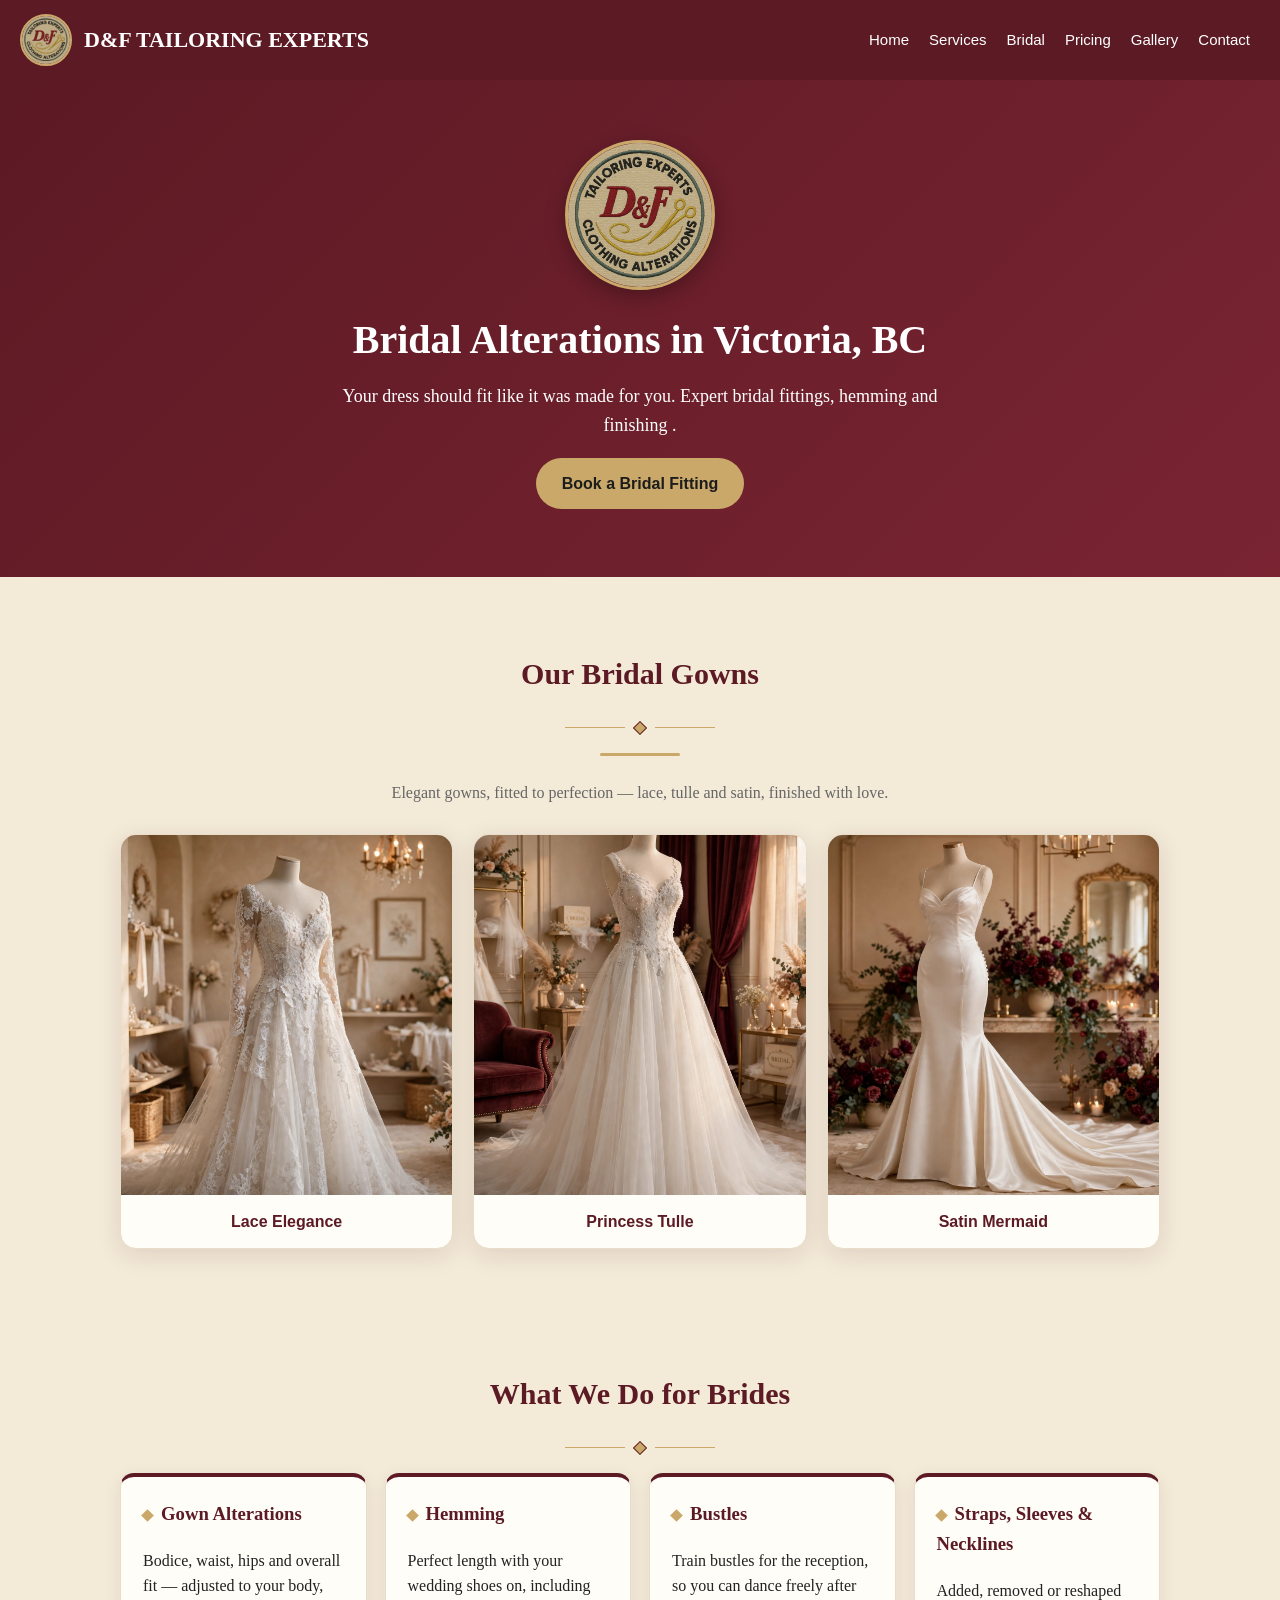
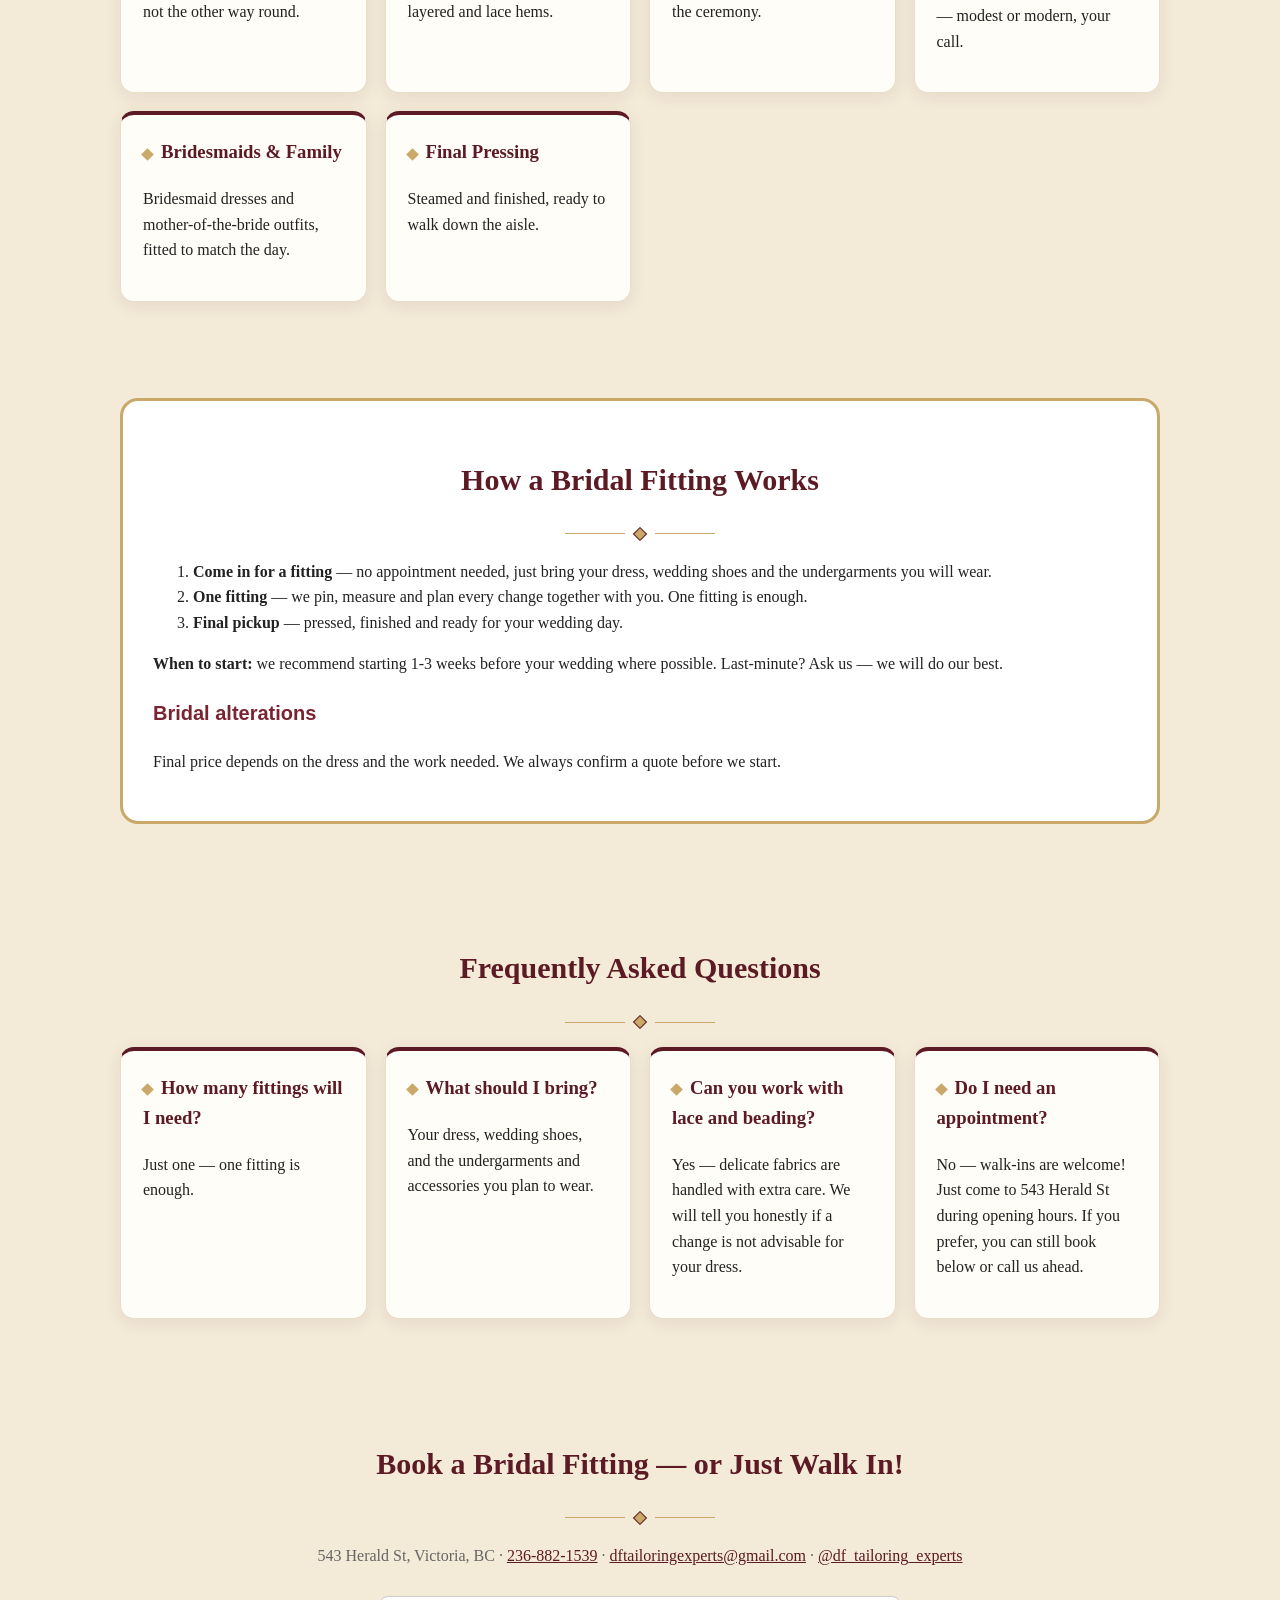
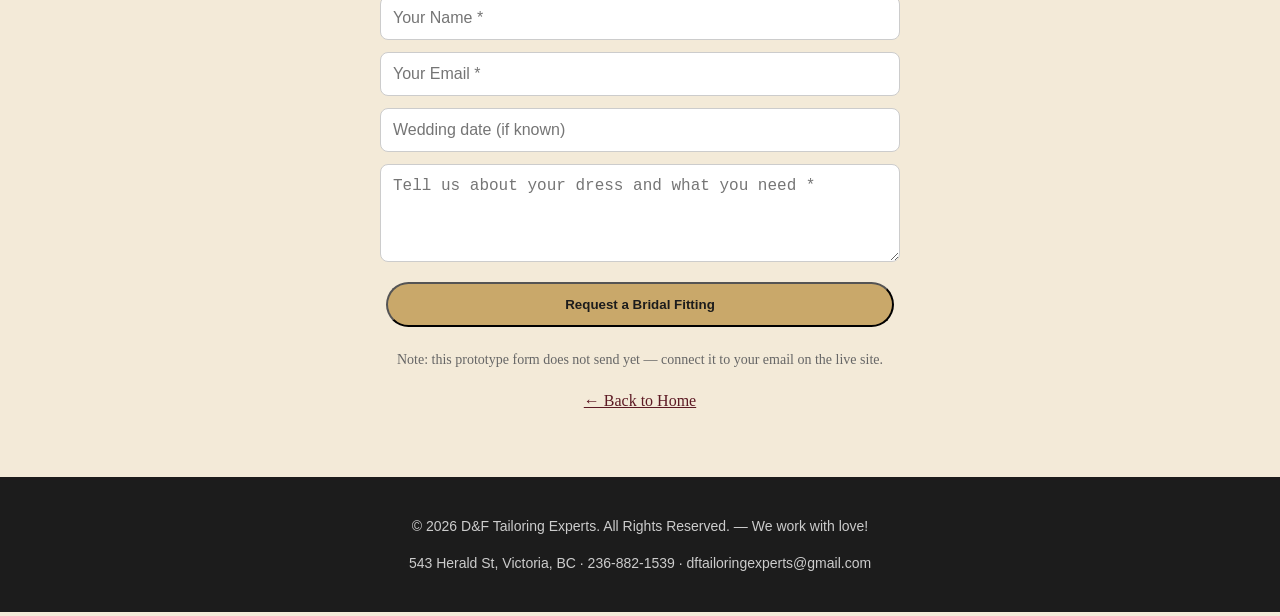
==== bridal.html @ 13f80375 "Add files via upload" ====
<!DOCTYPE html>
<html lang="en">
<head>
<meta charset="UTF-8">
<meta name="viewport" content="width=device-width, initial-scale=1.0">
<title>Bridal Alterations Victoria, BC | D&amp;F Tailoring Experts</title>
<meta name="description" content="Bridal alterations in Victoria, BC by D&F Tailoring Experts. Gown fittings, hemming, bustles, bridesmaid alterations. From CAD $35. 543 Herald St.">
<style>
 :root{--burgundy:#5c1a24;--burgundy2:#7a2432;--cream:#f3ead8;--beige:#efe3c8;--gold:#c9a86a;--ink:#222;--muted:#666}
 *{box-sizing:border-box} body{margin:0;font-family:Georgia,'Times New Roman',serif;color:var(--ink);background:var(--cream);line-height:1.6}
 a{color:var(--burgundy)} header{background:var(--burgundy);color:#fff;padding:14px 20px;display:flex;justify-content:space-between;align-items:center;flex-wrap:wrap;gap:10px}
 header b{font-size:22px} nav a{color:#fff;text-decoration:none;margin:0 10px;font-family:Arial,sans-serif;font-size:15px}
 .hero{background:linear-gradient(135deg,var(--burgundy),var(--burgundy2));color:#fff;text-align:center;padding:60px 20px}
 .hero h1{font-size:40px;margin:0 0 8px} .hero p{max-width:640px;margin:10px auto;font-size:18px}
 .btn{display:inline-block;background:var(--gold);color:#1c1c1c;text-decoration:none;padding:13px 26px;border-radius:30px;font-family:Arial,sans-serif;font-weight:bold;margin:8px 6px}
 section{max-width:1080px;margin:0 auto;padding:48px 20px} h2{text-align:center;font-size:30px;color:var(--burgundy)}
 .sub{text-align:center;color:var(--muted);max-width:680px;margin:0 auto 28px}
 .grid{display:grid;grid-template-columns:repeat(auto-fit,minmax(240px,1fr));gap:18px}
 .card{background:#fffdf7;border:1px solid #e8ddc9;border-top:4px solid var(--burgundy);border-radius:14px;padding:22px;box-shadow:0 4px 18px rgba(92,26,36,.08)}
 .gown-gallery{display:grid;grid-template-columns:repeat(auto-fit,minmax(260px,1fr));gap:20px}
 .gown-gallery figure{margin:0;background:#fffdf7;border:1px solid #e8ddc9;border-radius:16px;overflow:hidden;box-shadow:0 6px 24px rgba(92,26,36,.12)}
 .gown-gallery img{width:100%;height:360px;object-fit:cover;display:block}
 .gown-gallery figcaption{padding:14px;text-align:center;font-family:Arial,sans-serif;color:var(--burgundy);font-weight:bold}
 .divider{width:80px;height:3px;background:var(--gold);margin:0 auto 24px;border-radius:2px}
 .card h3{color:var(--burgundy);margin-top:0} .price{font-family:Arial,sans-serif;font-weight:bold;font-size:20px;color:var(--burgundy2)}
 .box{background:#fff;border:3px solid var(--gold);border-radius:18px;padding:30px}
 form{display:grid;gap:12px;max-width:520px;margin:20px auto 0} input,textarea,select{padding:12px;border-radius:8px;border:1px solid #ccc;font-size:16px;width:100%}
 footer{background:#1c1c1c;color:#ccc;text-align:center;padding:24px;font-family:Arial,sans-serif;font-size:14px} footer a{color:#fff}
 @media(max-width:600px){.hero h1{font-size:30px}}
 .brand{display:flex;align-items:center;gap:12px} .site-logo{width:52px;height:52px;border-radius:50%;object-fit:cover;border:2px solid #c9a86a;background:#fff}

  /* Elegant shapes instead of emojis: gold diamonds + gold rule under headings */
  .diamond-ornament{display:flex;align-items:center;justify-content:center;gap:10px;margin:0 auto 20px}
  .diamond-ornament::before,.diamond-ornament::after{content:"";height:1px;width:60px;background:#c9a86a}
  .diamond-ornament i{display:block;width:10px;height:10px;background:#c9a86a;transform:rotate(45deg);border:1px solid #5c1a24}
  .card h3::before{content:"";display:inline-block;width:9px;height:9px;background:#c9a86a;transform:rotate(45deg);margin-right:9px;vertical-align:middle}
  .cover-logo{width:150px;height:150px;border-radius:50%;object-fit:cover;border:3px solid #c9a86a;display:block;margin:0 auto 18px;box-shadow:0 6px 20px rgba(0,0,0,.3);background:#f3ead8}
</style>
</head>
<body>
<header>
 <span class="brand"><img class="site-logo" src="logo.jpg" alt="D&F Tailoring Experts logo" onerror="this.style.display='none'"><b>D&amp;F TAILORING EXPERTS</b></span>
 <nav><a href="index.html">Home</a><a href="index.html#services">Services</a><a href="bridal.html">Bridal</a><a href="index.html#pricing">Pricing</a><a href="index.html#gallery">Gallery</a><a href="index.html#contact">Contact</a></nav>
</header>

<div class="hero">
  <img class="cover-logo" src="logo.jpg" alt="D&F Tailoring Experts logo">
 <h1> Bridal Alterations in Victoria, BC</h1>
 <p>Your dress should fit like it was made for you. Expert bridal fittings, hemming and finishing .</p>
 <a class="btn" href="#book">Book a Bridal Fitting</a>
</div>

<section>
 <h2>Our Bridal Gowns</h2>
  <div class="diamond-ornament" aria-hidden="true"><i></i></div>
 <div class="divider"></div>
 <p class="sub">Elegant gowns, fitted to perfection — lace, tulle and satin, finished with love.</p>
 <div class="gown-gallery">
 <figure><img src="images/media-generation-bridal-gown-1-0-29395b74-7701-4126-ac92-c0c2835ec1a1.webp" alt="Elegant lace bridal gown"><figcaption>Lace Elegance</figcaption></figure>
 <figure><img src="images/media-generation-bridal-gown-2-0-a20aaaad-0b84-41b7-8407-080a31be5cd5.webp" alt="Princess tulle bridal gown"><figcaption>Princess Tulle</figcaption></figure>
 <figure><img src="images/media-generation-bridal-gown-3-0-01c6d71d-b5c0-4f22-afd1-8ab1e3587ef0.webp" alt="Satin mermaid bridal gown"><figcaption>Satin Mermaid</figcaption></figure>
 </div>
</section>

<section>
 <h2>What We Do for Brides</h2>
  <div class="diamond-ornament" aria-hidden="true"><i></i></div>
 <div class="grid">
 <div class="card"><h3>Gown Alterations</h3><p>Bodice, waist, hips and overall fit — adjusted to your body, not the other way round.</p></div>
 <div class="card"><h3>Hemming</h3><p>Perfect length with your wedding shoes on, including layered and lace hems.</p></div>
 <div class="card"><h3>Bustles</h3><p>Train bustles for the reception, so you can dance freely after the ceremony.</p></div>
 <div class="card"><h3>Straps, Sleeves &amp; Necklines</h3><p>Added, removed or reshaped — modest or modern, your call.</p></div>
 <div class="card"><h3>Bridesmaids &amp; Family</h3><p>Bridesmaid dresses and mother-of-the-bride outfits, fitted to match the day.</p></div>
 <div class="card"><h3>Final Pressing</h3><p>Steamed and finished, ready to walk down the aisle.</p></div>
 </div>
</section>

<section>
 <div class="box">
 <h2>How a Bridal Fitting Works</h2>
  <div class="diamond-ornament" aria-hidden="true"><i></i></div>
 <ol>
 <li><strong>Come in for a fitting</strong> — no appointment needed, just bring your dress, wedding shoes and the undergarments you will wear.</li>
 <li><strong>One fitting</strong> — we pin, measure and plan every change together with you. One fitting is enough.</li>
 <li><strong>Final pickup</strong> — pressed, finished and ready for your wedding day.</li>
 </ol>
 <p><strong>When to start:</strong> we recommend starting 1-3 weeks before your wedding where possible. Last-minute? Ask us — we will do our best.</p>
 <p class="price">Bridal alterations </p>
 <p>Final price depends on the dress and the work needed. We always confirm a quote before we start.</p>
 </div>
</section>

<section>
 <h2>Frequently Asked Questions</h2>
  <div class="diamond-ornament" aria-hidden="true"><i></i></div>
 <div class="grid">
 <div class="card"><h3>How many fittings will I need?</h3><p>Just one — one fitting is enough.</p></div>
 <div class="card"><h3>What should I bring?</h3><p>Your dress, wedding shoes, and the undergarments and accessories you plan to wear.</p></div>
 <div class="card"><h3>Can you work with lace and beading?</h3><p>Yes — delicate fabrics are handled with extra care. We will tell you honestly if a change is not advisable for your dress.</p></div>
 <div class="card"><h3>Do I need an appointment?</h3><p>No — walk-ins are welcome! Just come to 543 Herald St during opening hours. If you prefer, you can still book below or call us ahead.</p></div>
 </div>
</section>

<section id="book">
 <h2>Book a Bridal Fitting — or Just Walk In!</h2>
  <div class="diamond-ornament" aria-hidden="true"><i></i></div>
 <p class="sub"> 543 Herald St, Victoria, BC · <a href="tel:+12368821539">236-882-1539</a> · <a href="mailto:dftailoringexperts@gmail.com">dftailoringexperts@gmail.com</a> · <a href="https://www.instagram.com/df_tailoring_experts" target="_blank" rel="noopener">@df_tailoring_experts</a></p>
 <form>
 <input type="text" placeholder="Your Name *" required>
 <input type="email" placeholder="Your Email *" required>
 <input type="text" placeholder="Wedding date (if known)">
 <textarea rows="4" placeholder="Tell us about your dress and what you need *" required></textarea>
 <button class="btn" type="submit">Request a Bridal Fitting</button>
 </form>
 <p style="text-align:center;font-size:14px;color:var(--muted)">Note: this prototype form does not send yet — connect it to your email on the live site.</p>
 <p style="text-align:center"><a href="index.html">← Back to Home</a></p>
</section>

<footer>
 <p>© 2026 D&amp;F Tailoring Experts. All Rights Reserved. — We work with love!</p>
 <p>543 Herald St, Victoria, BC · 236-882-1539 · dftailoringexperts@gmail.com</p>
</footer>
</body>
</html>
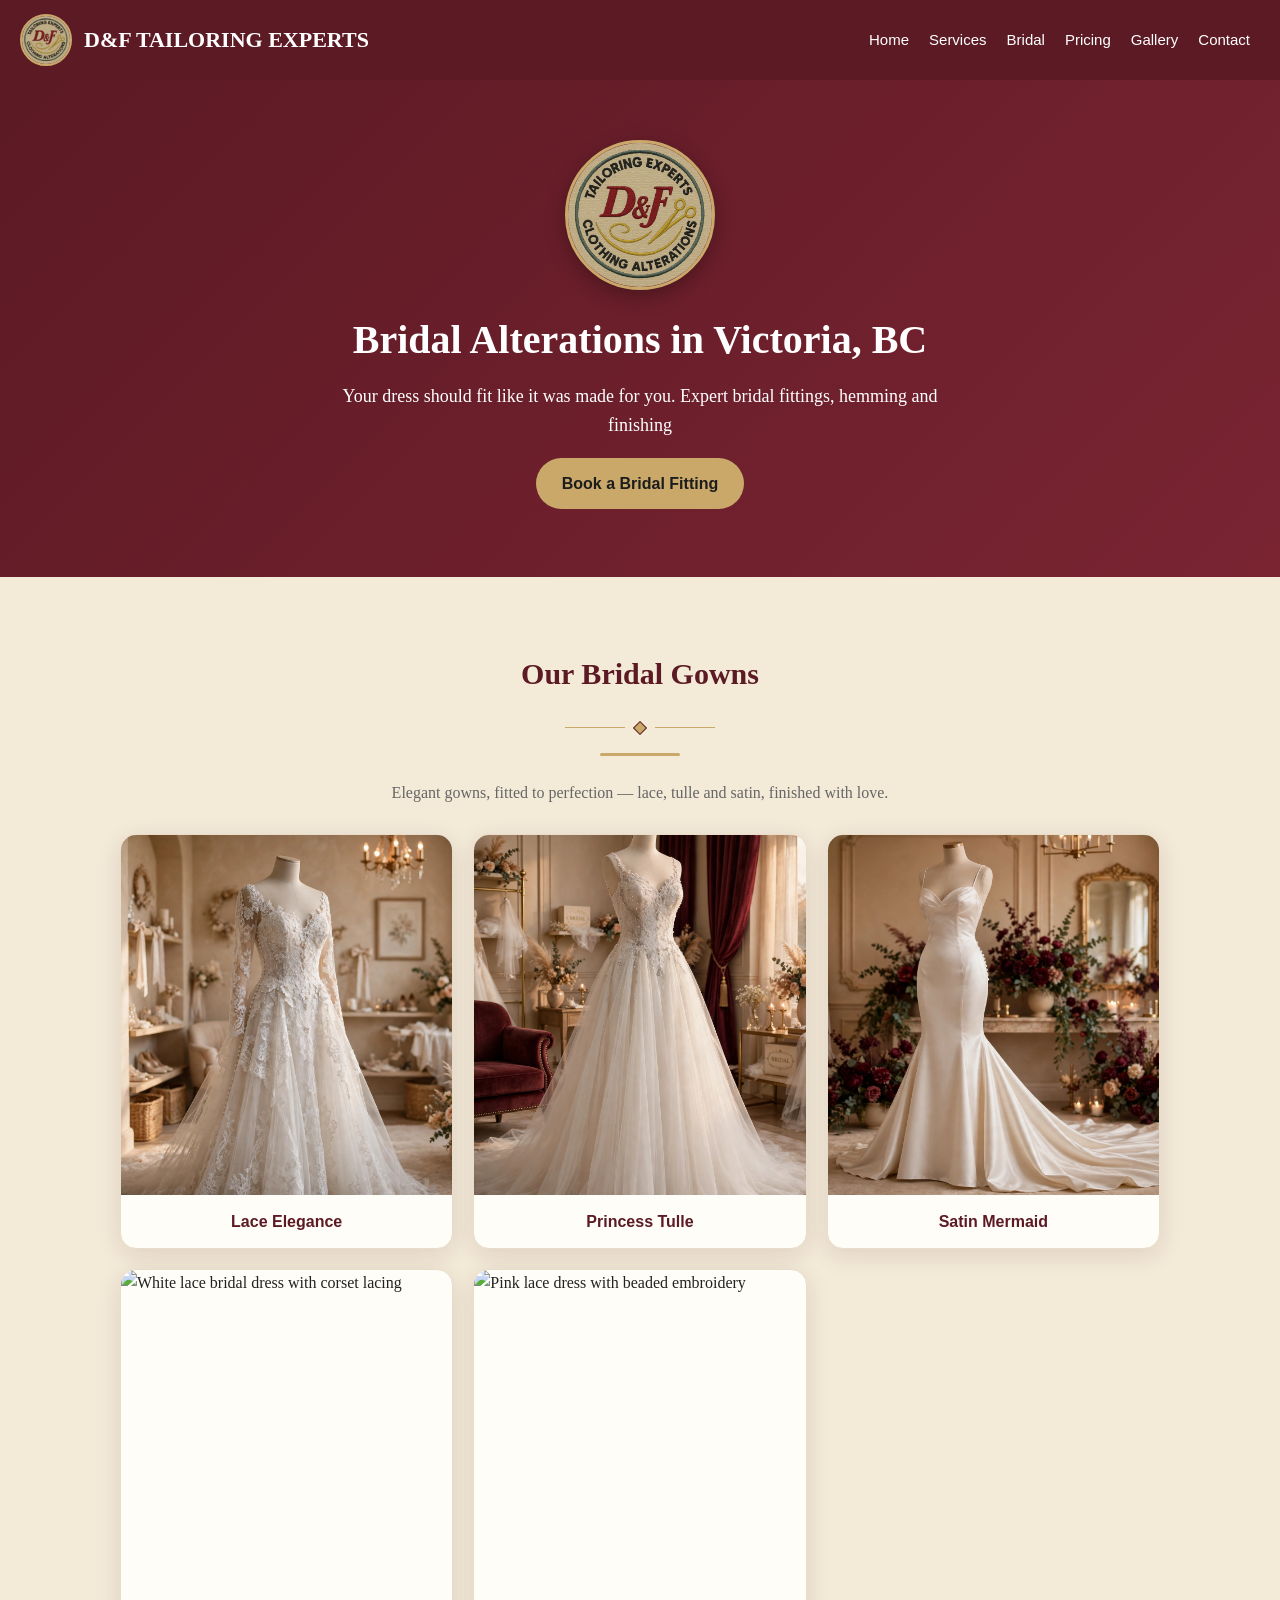
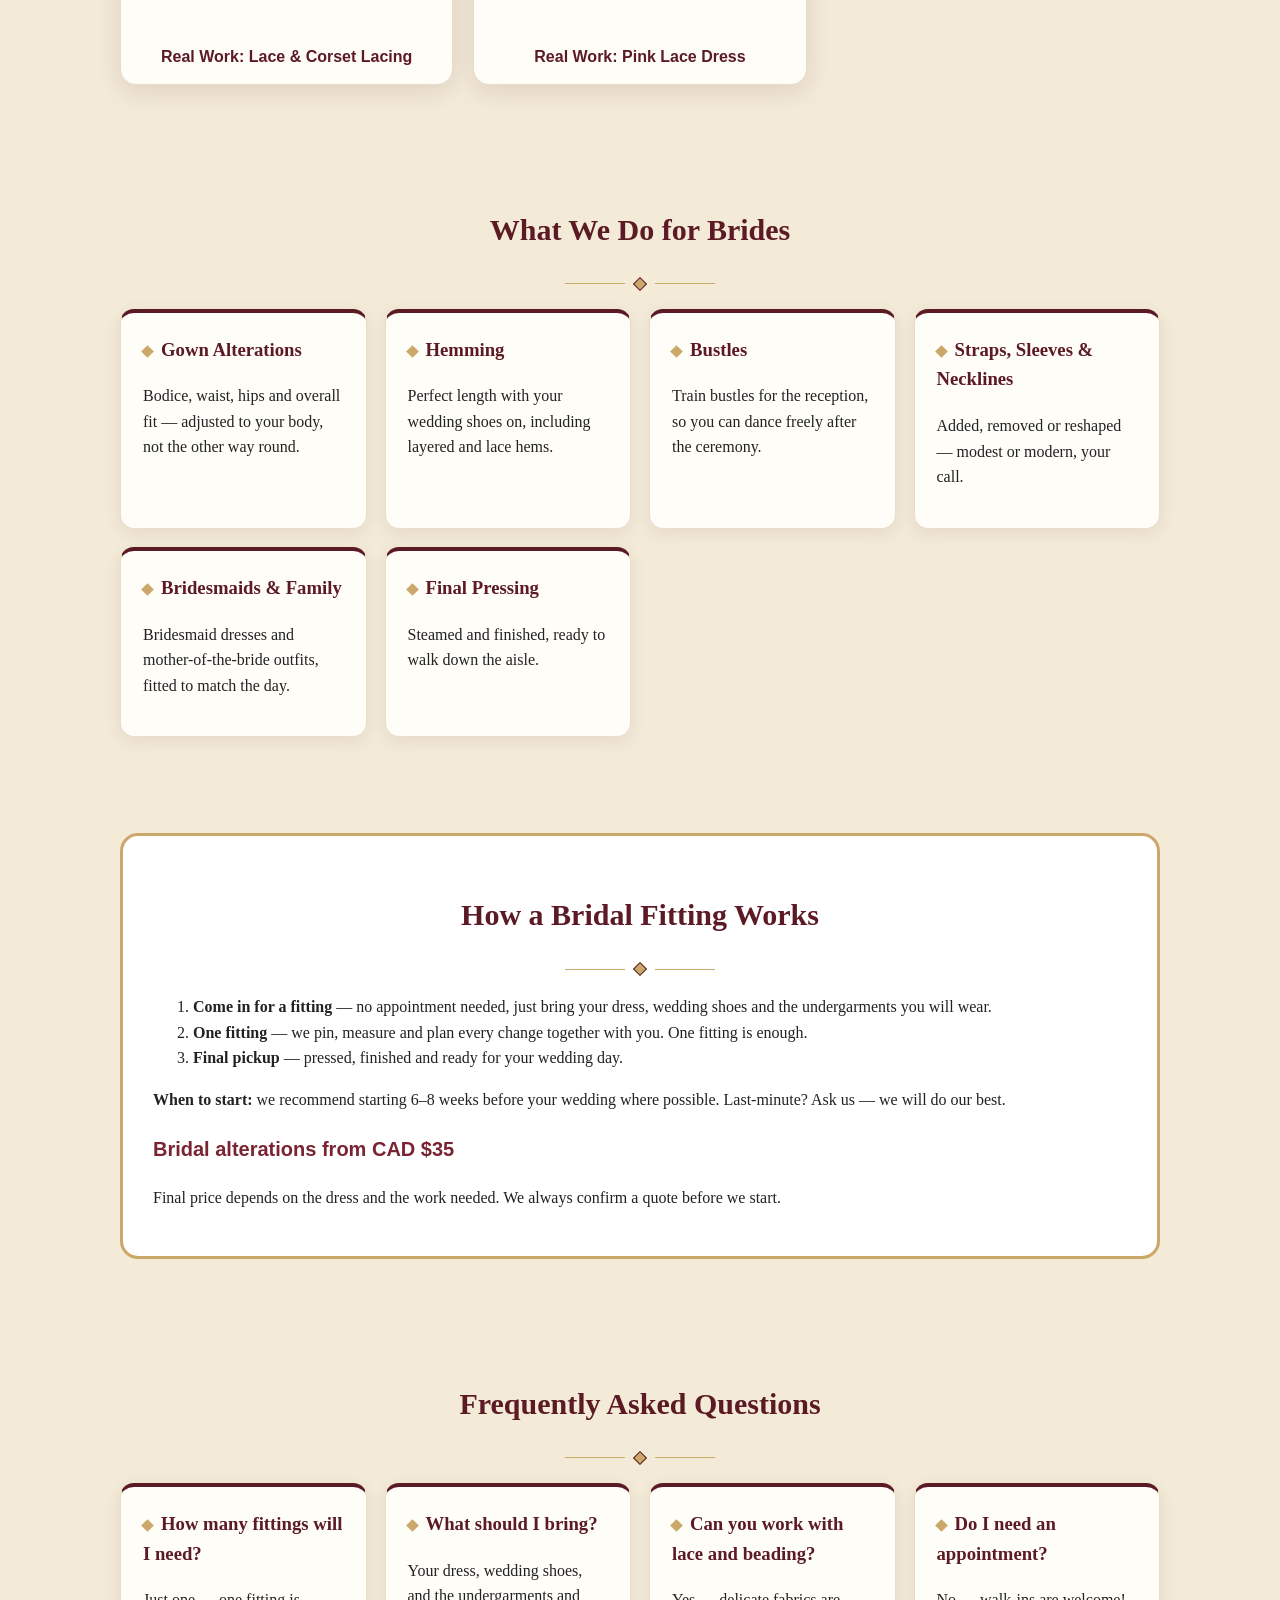
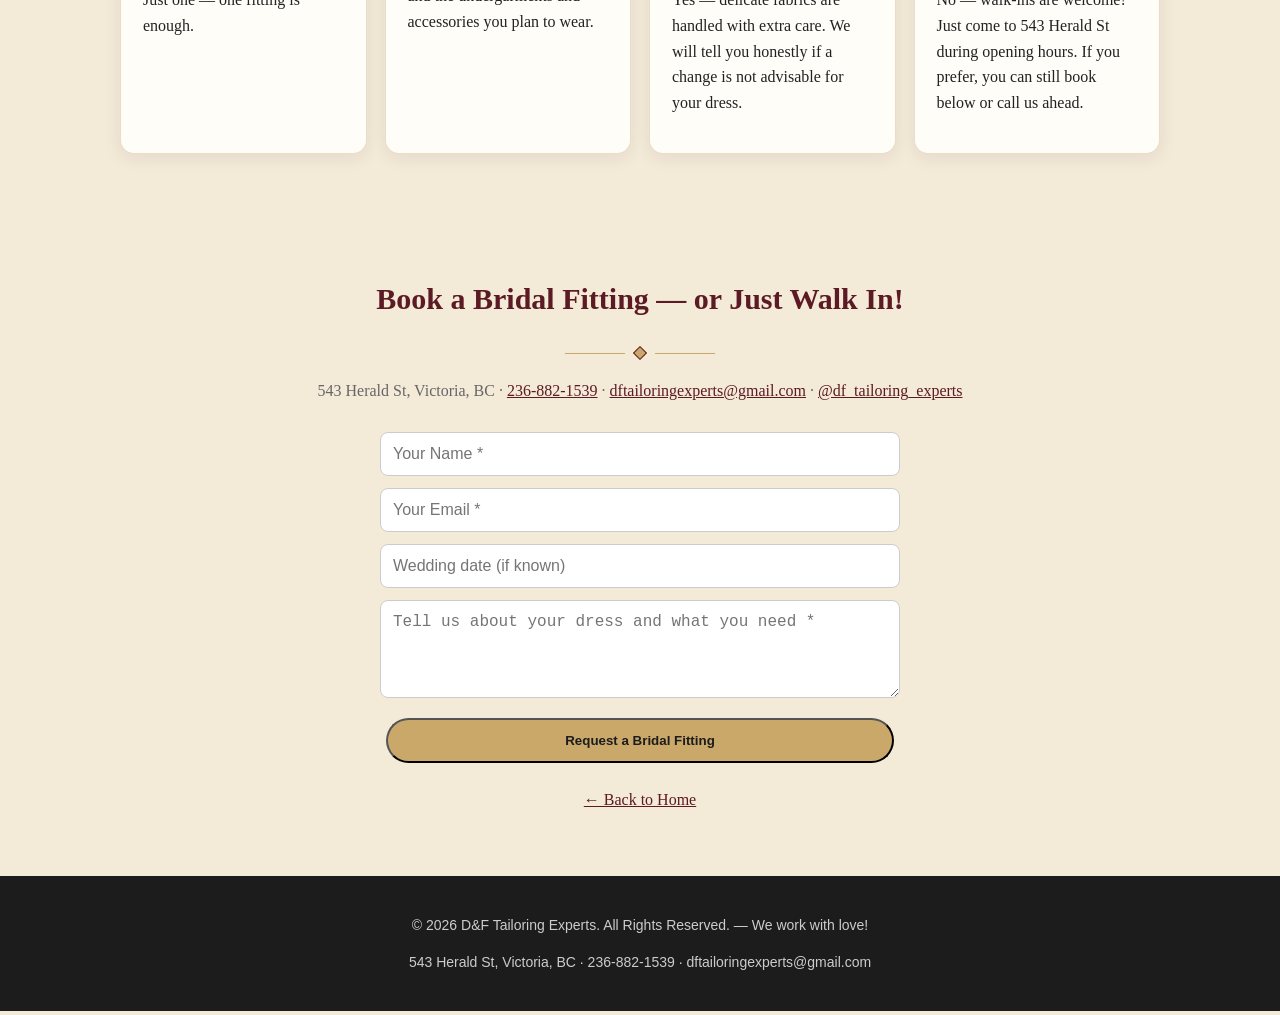
==== commit 2320b0f7: "Update bridal.html" ====
--- a/bridal.html
+++ b/bridal.html
@@ -35,6 +35,10 @@
   .diamond-ornament i{display:block;width:10px;height:10px;background:#c9a86a;transform:rotate(45deg);border:1px solid #5c1a24}
   .card h3::before{content:"";display:inline-block;width:9px;height:9px;background:#c9a86a;transform:rotate(45deg);margin-right:9px;vertical-align:middle}
   .cover-logo{width:150px;height:150px;border-radius:50%;object-fit:cover;border:3px solid #c9a86a;display:block;margin:0 auto 18px;box-shadow:0 6px 20px rgba(0,0,0,.3);background:#f3ead8}
+
+  /* Faint logo watermark across the page background */
+  body::before{content:"";position:fixed;inset:0;background:url('images/logo-watermark.png') center top 120px / 620px auto no-repeat;opacity:.06;pointer-events:none;z-index:0}
+  header,section,footer{position:relative;z-index:1}
 </style>
 </head>
 <body>
@@ -46,7 +50,7 @@
 <div class="hero">
   <img class="cover-logo" src="logo.jpg" alt="D&F Tailoring Experts logo">
  <h1> Bridal Alterations in Victoria, BC</h1>
- <p>Your dress should fit like it was made for you. Expert bridal fittings, hemming and finishing .</p>
+ <p>Your dress should fit like it was made for you. Expert bridal fittings, hemming and finishing </p>
  <a class="btn" href="#book">Book a Bridal Fitting</a>
 </div>
 
@@ -59,6 +63,8 @@
  <figure><img src="images/media-generation-bridal-gown-1-0-29395b74-7701-4126-ac92-c0c2835ec1a1.webp" alt="Elegant lace bridal gown"><figcaption>Lace Elegance</figcaption></figure>
  <figure><img src="images/media-generation-bridal-gown-2-0-a20aaaad-0b84-41b7-8407-080a31be5cd5.webp" alt="Princess tulle bridal gown"><figcaption>Princess Tulle</figcaption></figure>
  <figure><img src="images/media-generation-bridal-gown-3-0-01c6d71d-b5c0-4f22-afd1-8ab1e3587ef0.webp" alt="Satin mermaid bridal gown"><figcaption>Satin Mermaid</figcaption></figure>
+ <figure><img src="images/new/bridal-lace-lacing.jpg" alt="White lace bridal dress with corset lacing"><figcaption>Real Work: Lace &amp; Corset Lacing</figcaption></figure>
+ <figure><img src="images/new/pink-lace-dress.jpg" alt="Pink lace dress with beaded embroidery"><figcaption>Real Work: Pink Lace Dress</figcaption></figure>
  </div>
 </section>
 
@@ -84,8 +90,8 @@
  <li><strong>One fitting</strong> — we pin, measure and plan every change together with you. One fitting is enough.</li>
  <li><strong>Final pickup</strong> — pressed, finished and ready for your wedding day.</li>
  </ol>
- <p><strong>When to start:</strong> we recommend starting 1-3 weeks before your wedding where possible. Last-minute? Ask us — we will do our best.</p>
- <p class="price">Bridal alterations </p>
+ <p><strong>When to start:</strong> we recommend starting 6–8 weeks before your wedding where possible. Last-minute? Ask us — we will do our best.</p>
+ <p class="price">Bridal alterations from CAD $35</p>
  <p>Final price depends on the dress and the work needed. We always confirm a quote before we start.</p>
  </div>
 </section>
@@ -105,14 +111,13 @@
  <h2>Book a Bridal Fitting — or Just Walk In!</h2>
   <div class="diamond-ornament" aria-hidden="true"><i></i></div>
  <p class="sub"> 543 Herald St, Victoria, BC · <a href="tel:+12368821539">236-882-1539</a> · <a href="mailto:dftailoringexperts@gmail.com">dftailoringexperts@gmail.com</a> · <a href="https://www.instagram.com/df_tailoring_experts" target="_blank" rel="noopener">@df_tailoring_experts</a></p>
- <form>
- <input type="text" placeholder="Your Name *" required>
- <input type="email" placeholder="Your Email *" required>
- <input type="text" placeholder="Wedding date (if known)">
- <textarea rows="4" placeholder="Tell us about your dress and what you need *" required></textarea>
+<form action="https://formsubmit.co/dftailoringexperts@gmail.com" method="POST">
+ <input type="text" name="Name" placeholder="Your Name *" required>
+ <input type="email" name="Email" placeholder="Your Email *" required>
+ <input type="text" name="Wedding date" placeholder="Wedding date (if known)">
+ <textarea rows="4" name="Message" placeholder="Tell us about your dress and what you need *" required></textarea>
  <button class="btn" type="submit">Request a Bridal Fitting</button>
  </form>
- <p style="text-align:center;font-size:14px;color:var(--muted)">Note: this prototype form does not send yet — connect it to your email on the live site.</p>
  <p style="text-align:center"><a href="index.html">← Back to Home</a></p>
 </section>
 
